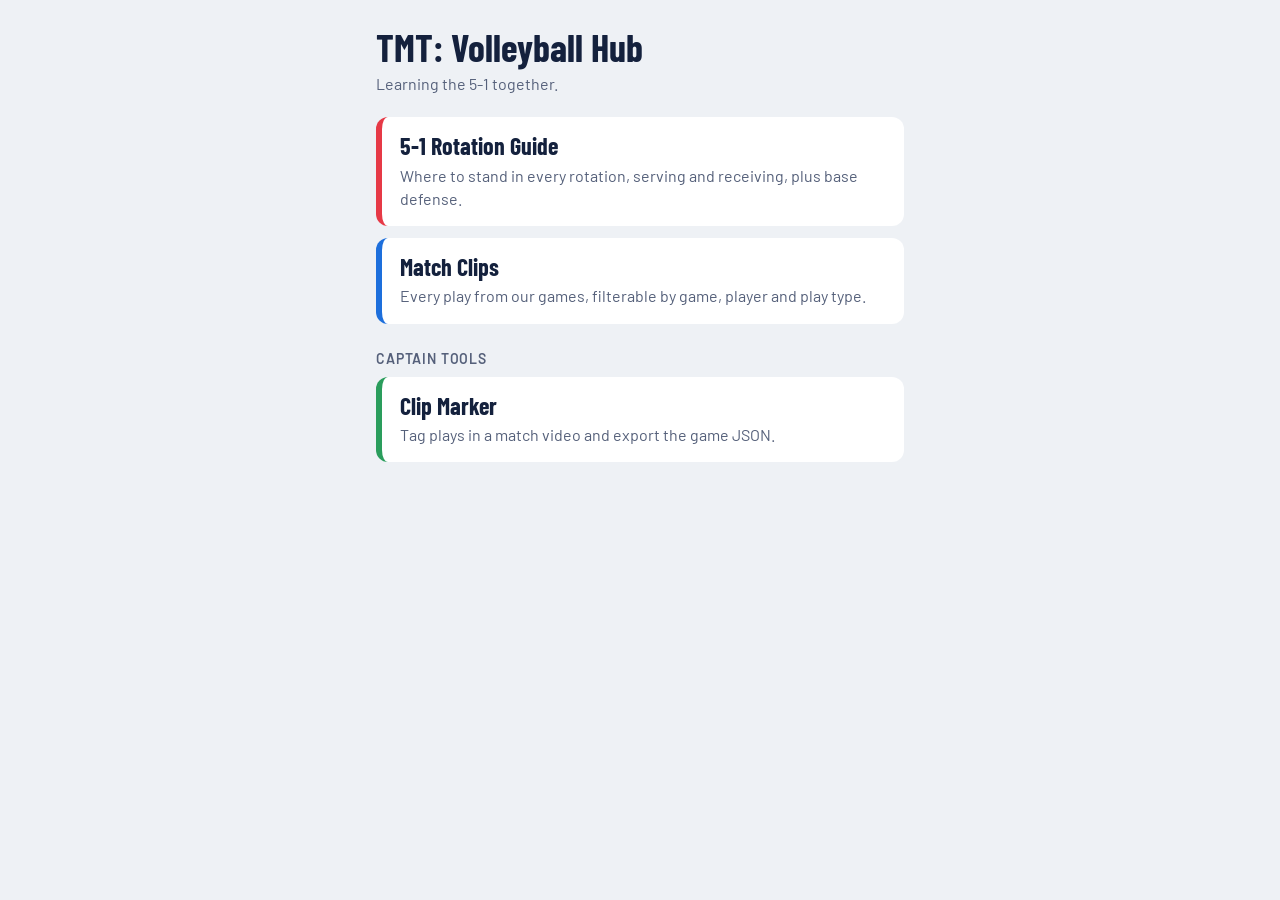
==== index.html @ c9293295 "TMT: Volleyball Hub (code only; team data lives in the private data repo)" ====
<!doctype html>
<html lang="en">
<head>
<meta charset="utf-8">
<meta name="viewport" content="width=device-width,initial-scale=1,viewport-fit=cover">
<title>TMT: Volleyball Hub</title>
<link rel="stylesheet" href="https://fonts.googleapis.com/css2?family=Barlow+Condensed:wght@600;700&family=Barlow:wght@400;600&display=swap">
<style>
:root{--bg:#eef1f5;--ink:#14213d;--muted:#55607a;--card:#fff;--line:#d5dbe4;--S:#e63946;--OH:#1d6fdc;--MB:#2a9d5c}
@media(prefers-color-scheme:dark){:root{--bg:#0f1624;--ink:#e8edf6;--muted:#9aa6bf;--card:#18223a;--line:#26324f}}
*{box-sizing:border-box}
body{margin:0;background:var(--bg);color:var(--ink);font:400 16px/1.45 Barlow,system-ui,-apple-system,"Segoe UI",sans-serif}
main{max-width:560px;margin:0 auto;padding:28px 16px 40px}
h1{font:700 38px/1 "Barlow Condensed","Arial Narrow",sans-serif;margin:0 0 6px}
.sub{color:var(--muted);margin:0 0 22px}
a.card{display:block;text-decoration:none;color:inherit;background:var(--card);border-radius:12px;padding:16px 18px;margin-bottom:12px;border-left:6px solid var(--c);transition:transform .12s}
a.card:hover{transform:translateX(3px)}
a.card:focus-visible{outline:3px solid var(--OH);outline-offset:2px}
.card h2{font:700 24px/1.1 "Barlow Condensed",sans-serif;margin:0 0 4px}
.card p{margin:0;color:var(--muted)}
h3{font:600 14px Barlow,sans-serif;text-transform:uppercase;letter-spacing:.06em;color:var(--muted);margin:26px 0 10px}
@media(prefers-reduced-motion:reduce){a.card{transition:none}}
</style>
</head>
<body>
<main>
  <h1>TMT: Volleyball Hub</h1>
  <p class="sub" id="sub">Learning the 5-1 together.</p>

  <a class="card" href="rotations/" style="--c:var(--S)">
    <h2>5-1 Rotation Guide</h2>
    <p>Where to stand in every rotation, serving and receiving, plus base defense.</p>
  </a>
  <a class="card" href="clips/" style="--c:var(--OH)">
    <h2>Match Clips</h2>
    <p>Every play from our games, filterable by game, player and play type.</p>
  </a>

  <h3>Captain tools</h3>
  <a class="card" href="clips/marker/" style="--c:var(--MB)">
    <h2>Clip Marker</h2>
    <p>Tag plays in a match video and export the game JSON.</p>
  </a>
</main>
<script>
fetch('team/team.json',{cache:'no-cache'}).then(r=>r.ok?r.json():null).then(t=>{if(t&&t.name)document.getElementById('sub').textContent=t.name+' · learning the 5-1 together.'}).catch(()=>{});
</script>
</body>
</html>
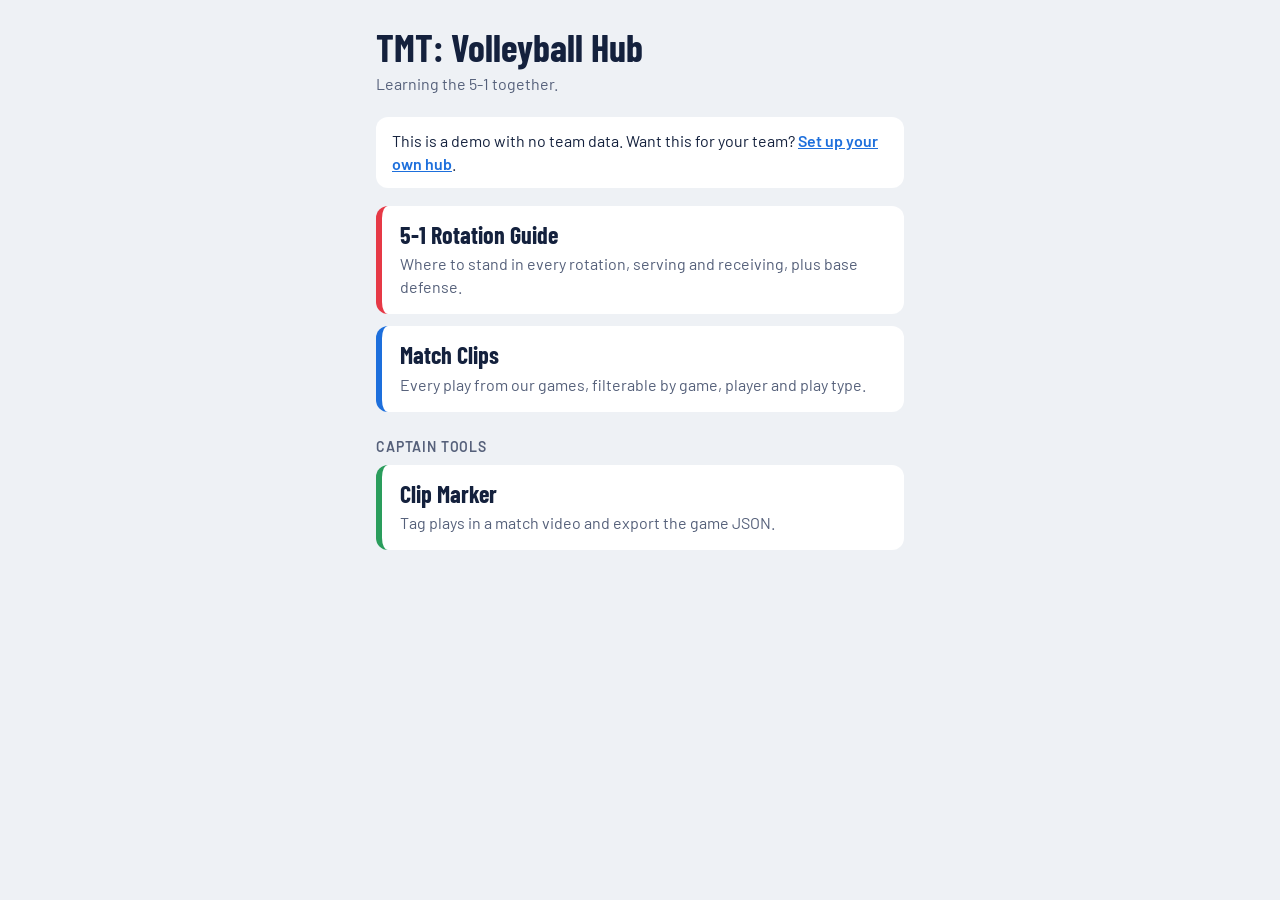
==== commit 57ad80b6: "Make the hub's own site a demo and point other captains to setup" ====
--- a/index.html
+++ b/index.html
@@ -18,7 +18,10 @@
 a.card:focus-visible{outline:3px solid var(--OH);outline-offset:2px}
 .card h2{font:700 24px/1.1 "Barlow Condensed",sans-serif;margin:0 0 4px}
 .card p{margin:0;color:var(--muted)}
+p.demo{background:var(--card);border-radius:12px;padding:12px 16px;margin:0 0 18px}
+p.demo a{color:var(--OH);font-weight:600}
 h3{font:600 14px Barlow,sans-serif;text-transform:uppercase;letter-spacing:.06em;color:var(--muted);margin:26px 0 10px}
+[hidden]{display:none!important}
 @media(prefers-reduced-motion:reduce){a.card{transition:none}}
 </style>
 </head>
@@ -26,6 +29,7 @@
 <main>
   <h1>TMT: Volleyball Hub</h1>
   <p class="sub" id="sub">Learning the 5-1 together.</p>
+  <p class="demo" id="demo" hidden>This is a demo with no team data. Want this for your team? <a href="https://github.com/KagazzIe/TMT-VolleyballHub#set-up-your-own-team">Set up your own hub</a>.</p>
 
   <a class="card" href="rotations/" style="--c:var(--S)">
     <h2>5-1 Rotation Guide</h2>
@@ -43,7 +47,7 @@
   </a>
 </main>
 <script>
-fetch('team/team.json',{cache:'no-cache'}).then(r=>r.ok?r.json():null).then(t=>{if(t&&t.name)document.getElementById('sub').textContent=t.name+' · learning the 5-1 together.'}).catch(()=>{});
+fetch('team/team.json',{cache:'no-cache'}).then(r=>r.ok?r.json():null).catch(()=>null).then(t=>{if(t&&t.name)document.getElementById('sub').textContent=t.name+' · learning the 5-1 together.';if(!t)document.getElementById('demo').hidden=false});
 </script>
 </body>
 </html>
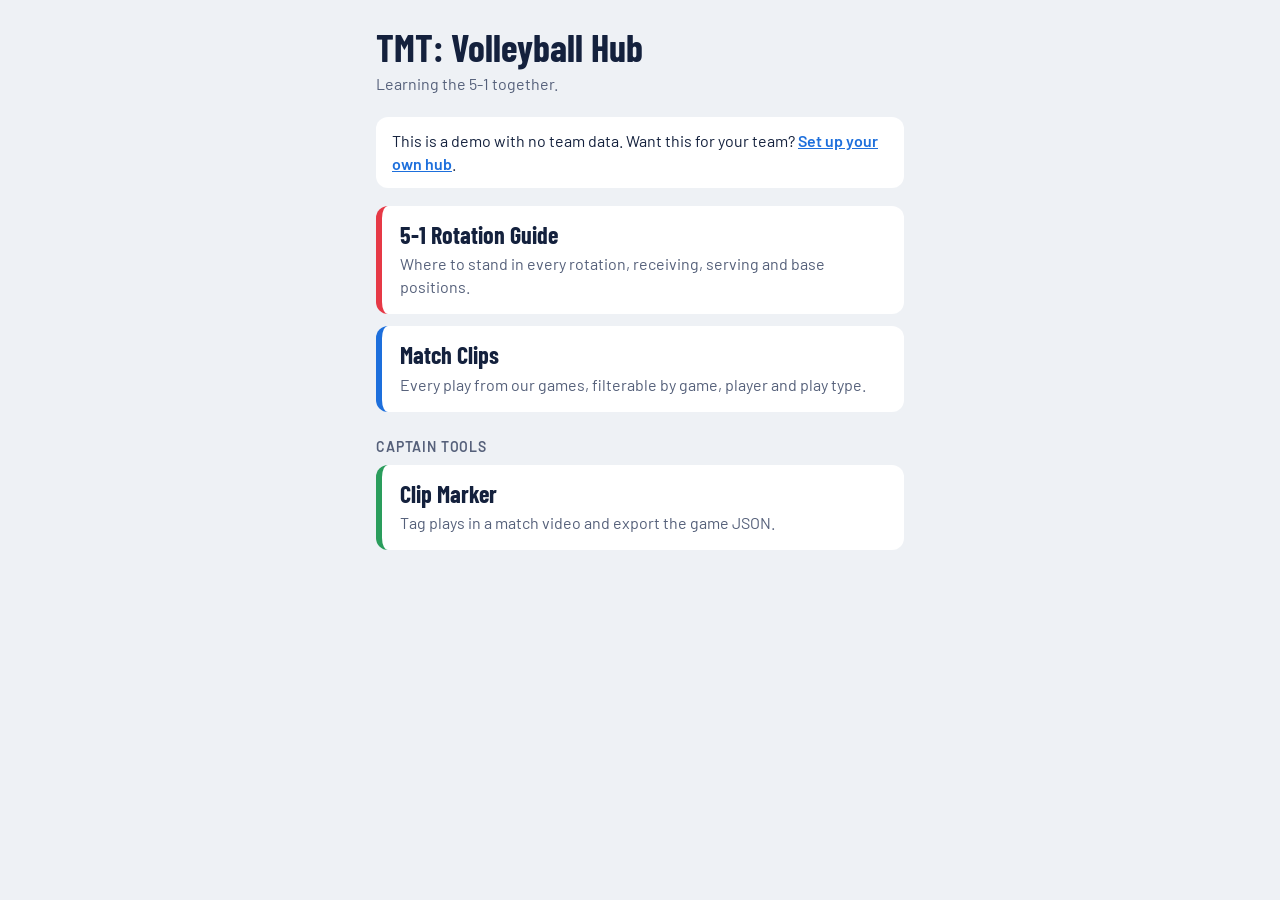
==== commit c40fe702: "Shared theme (assets/theme.css) with dark mode on every page; AGENTS.md design notes; clips: Unassig" ====
--- a/index.html
+++ b/index.html
@@ -5,21 +5,19 @@
 <meta name="viewport" content="width=device-width,initial-scale=1,viewport-fit=cover">
 <title>TMT: Volleyball Hub</title>
 <link rel="stylesheet" href="https://fonts.googleapis.com/css2?family=Barlow+Condensed:wght@600;700&family=Barlow:wght@400;600&display=swap">
+<link rel="stylesheet" href="assets/theme.css">
 <style>
-:root{--bg:#eef1f5;--ink:#14213d;--muted:#55607a;--card:#fff;--line:#d5dbe4;--S:#e63946;--OH:#1d6fdc;--MB:#2a9d5c}
-@media(prefers-color-scheme:dark){:root{--bg:#0f1624;--ink:#e8edf6;--muted:#9aa6bf;--card:#18223a;--line:#26324f}}
-*{box-sizing:border-box}
-body{margin:0;background:var(--bg);color:var(--ink);font:400 16px/1.45 Barlow,system-ui,-apple-system,"Segoe UI",sans-serif}
+/* Page styles. Colors, fonts and radii come from assets/theme.css (see AGENTS.md). */
 main{max-width:560px;margin:0 auto;padding:28px 16px 40px}
-h1{font:700 38px/1 "Barlow Condensed","Arial Narrow",sans-serif;margin:0 0 6px}
+h1{font:700 38px/1 var(--font-display);margin:0 0 6px}
 .sub{color:var(--muted);margin:0 0 22px}
 a.card{display:block;text-decoration:none;color:inherit;background:var(--card);border-radius:12px;padding:16px 18px;margin-bottom:12px;border-left:6px solid var(--c);transition:transform .12s}
 a.card:hover{transform:translateX(3px)}
-a.card:focus-visible{outline:3px solid var(--OH);outline-offset:2px}
-.card h2{font:700 24px/1.1 "Barlow Condensed",sans-serif;margin:0 0 4px}
+a.card:focus-visible{outline:3px solid var(--accent);outline-offset:2px}
+.card h2{font:700 24px/1.1 var(--font-display);margin:0 0 4px}
 .card p{margin:0;color:var(--muted)}
 p.demo{background:var(--card);border-radius:12px;padding:12px 16px;margin:0 0 18px}
-p.demo a{color:var(--OH);font-weight:600}
+p.demo a{color:var(--accent);font-weight:600}
 h3{font:600 14px Barlow,sans-serif;text-transform:uppercase;letter-spacing:.06em;color:var(--muted);margin:26px 0 10px}
 [hidden]{display:none!important}
 @media(prefers-reduced-motion:reduce){a.card{transition:none}}
@@ -33,7 +31,7 @@
 
   <a class="card" href="rotations/" style="--c:var(--S)">
     <h2>5-1 Rotation Guide</h2>
-    <p>Where to stand in every rotation, serving and receiving, plus base defense.</p>
+    <p>Where to stand in every rotation, receiving, serving and base positions.</p>
   </a>
   <a class="card" href="clips/" style="--c:var(--OH)">
     <h2>Match Clips</h2>
--- a/assets/theme.css
+++ b/assets/theme.css
@@ -0,0 +1,44 @@
+/* TMT: Volleyball Hub shared theme. Every page links this file.
+   Rules for using it are in AGENTS.md at the repo root. Change colors here, not in pages. */
+:root{
+  color-scheme:light;
+  /* surfaces and text */
+  --bg:#eef1f5;        /* page background */
+  --card:#fff;         /* cards, panels, inputs */
+  --ink:#14213d;       /* main text */
+  --muted:#55607a;     /* secondary text, labels */
+  --chip:#dde3ec;      /* resting buttons, chips, tags */
+  --edge:#cfd7e3;      /* hairlines and input borders */
+  --on:#14213d;        /* selected / primary fill */
+  --onink:#fff;        /* text on --on */
+  /* player roles, also used as accents */
+  --S:#e63946;--OH:#1d6fdc;--MB:#2a9d5c;--OPP:#f4a300;--L:#7b5cd6;
+  --accent:#1d6fdc;    /* focus rings, links, sliders, checkboxes */
+  --alert:#c0281f;     /* rule highlights, errors */
+  --ok:#2a9d5c;        /* confirmations (toasts) */
+  --shadow:0 10px 28px rgba(10,20,40,.18);
+  /* type and shape */
+  --font:Barlow,system-ui,-apple-system,"Segoe UI",sans-serif;
+  --font-display:"Barlow Condensed","Arial Narrow",sans-serif;
+  --r:12px;            /* cards */
+  --r-sm:10px;         /* buttons, inputs */
+}
+@media(prefers-color-scheme:dark){:root:not([data-theme="light"]){
+  color-scheme:dark;
+  --bg:#0f1624;--card:#18223a;--ink:#e8edf6;--muted:#9aa6bf;--chip:#26324f;--edge:#2e3b5c;--on:#e8edf6;--onink:#0f1624;
+  --accent:#5b9bff;--shadow:0 10px 28px rgba(0,0,0,.45);
+}}
+:root[data-theme="dark"]{
+  color-scheme:dark;
+  --bg:#0f1624;--card:#18223a;--ink:#e8edf6;--muted:#9aa6bf;--chip:#26324f;--edge:#2e3b5c;--on:#e8edf6;--onink:#0f1624;
+  --accent:#5b9bff;--shadow:0 10px 28px rgba(0,0,0,.45);
+}
+*,*::before,*::after{box-sizing:border-box}
+body{margin:0;background:var(--bg);color:var(--ink);font:400 16px/1.45 var(--font)}
+[hidden]{display:none!important}
+:focus-visible{outline:3px solid var(--accent);outline-offset:2px}
+input[type=range],input[type=checkbox]{accent-color:var(--accent)}
+code,kbd{font-family:ui-monospace,SFMono-Regular,Consolas,monospace;font-size:.92em}
+/* "← TMT: Volleyball Hub" link above each page title */
+.back{display:inline-block;color:var(--muted);font-size:14px;text-decoration:none}
+.back:hover{color:var(--ink)}
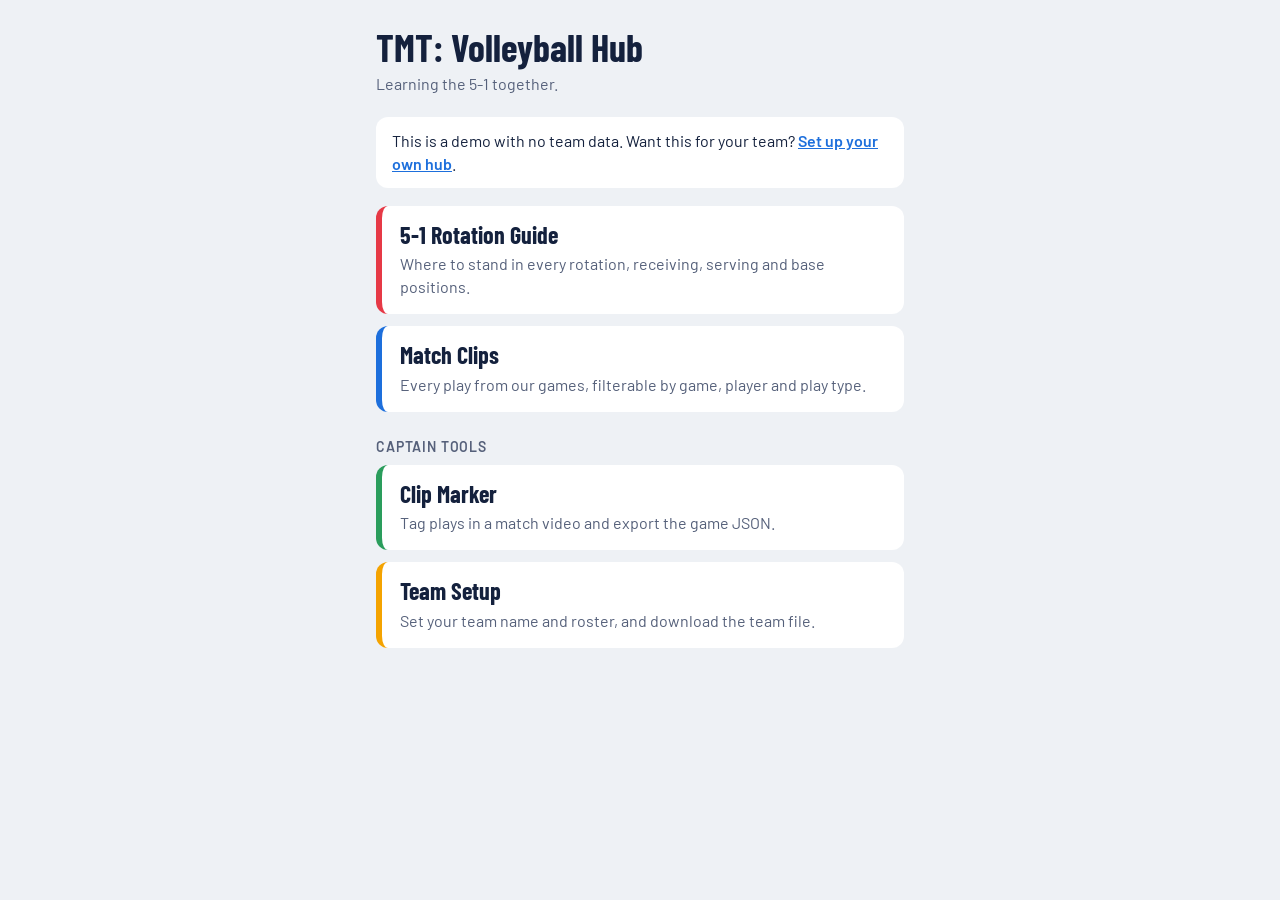
==== commit 082b2683: "Team Setup page, team template repo contents, and a plain-language setup guide" ====
--- a/index.html
+++ b/index.html
@@ -18,8 +18,7 @@
 .card p{margin:0;color:var(--muted)}
 p.demo{background:var(--card);border-radius:12px;padding:12px 16px;margin:0 0 18px}
 p.demo a{color:var(--accent);font-weight:600}
-h3{font:600 14px Barlow,sans-serif;text-transform:uppercase;letter-spacing:.06em;color:var(--muted);margin:26px 0 10px}
-[hidden]{display:none!important}
+h3{font:600 14px var(--font);text-transform:uppercase;letter-spacing:.06em;color:var(--muted);margin:26px 0 10px}
 @media(prefers-reduced-motion:reduce){a.card{transition:none}}
 </style>
 </head>
@@ -43,6 +42,10 @@
     <h2>Clip Marker</h2>
     <p>Tag plays in a match video and export the game JSON.</p>
   </a>
+  <a class="card" href="setup/" style="--c:var(--OPP)">
+    <h2>Team Setup</h2>
+    <p>Set your team name and roster, and download the team file.</p>
+  </a>
 </main>
 <script>
 fetch('team/team.json',{cache:'no-cache'}).then(r=>r.ok?r.json():null).catch(()=>null).then(t=>{if(t&&t.name)document.getElementById('sub').textContent=t.name+' · learning the 5-1 together.';if(!t)document.getElementById('demo').hidden=false});
